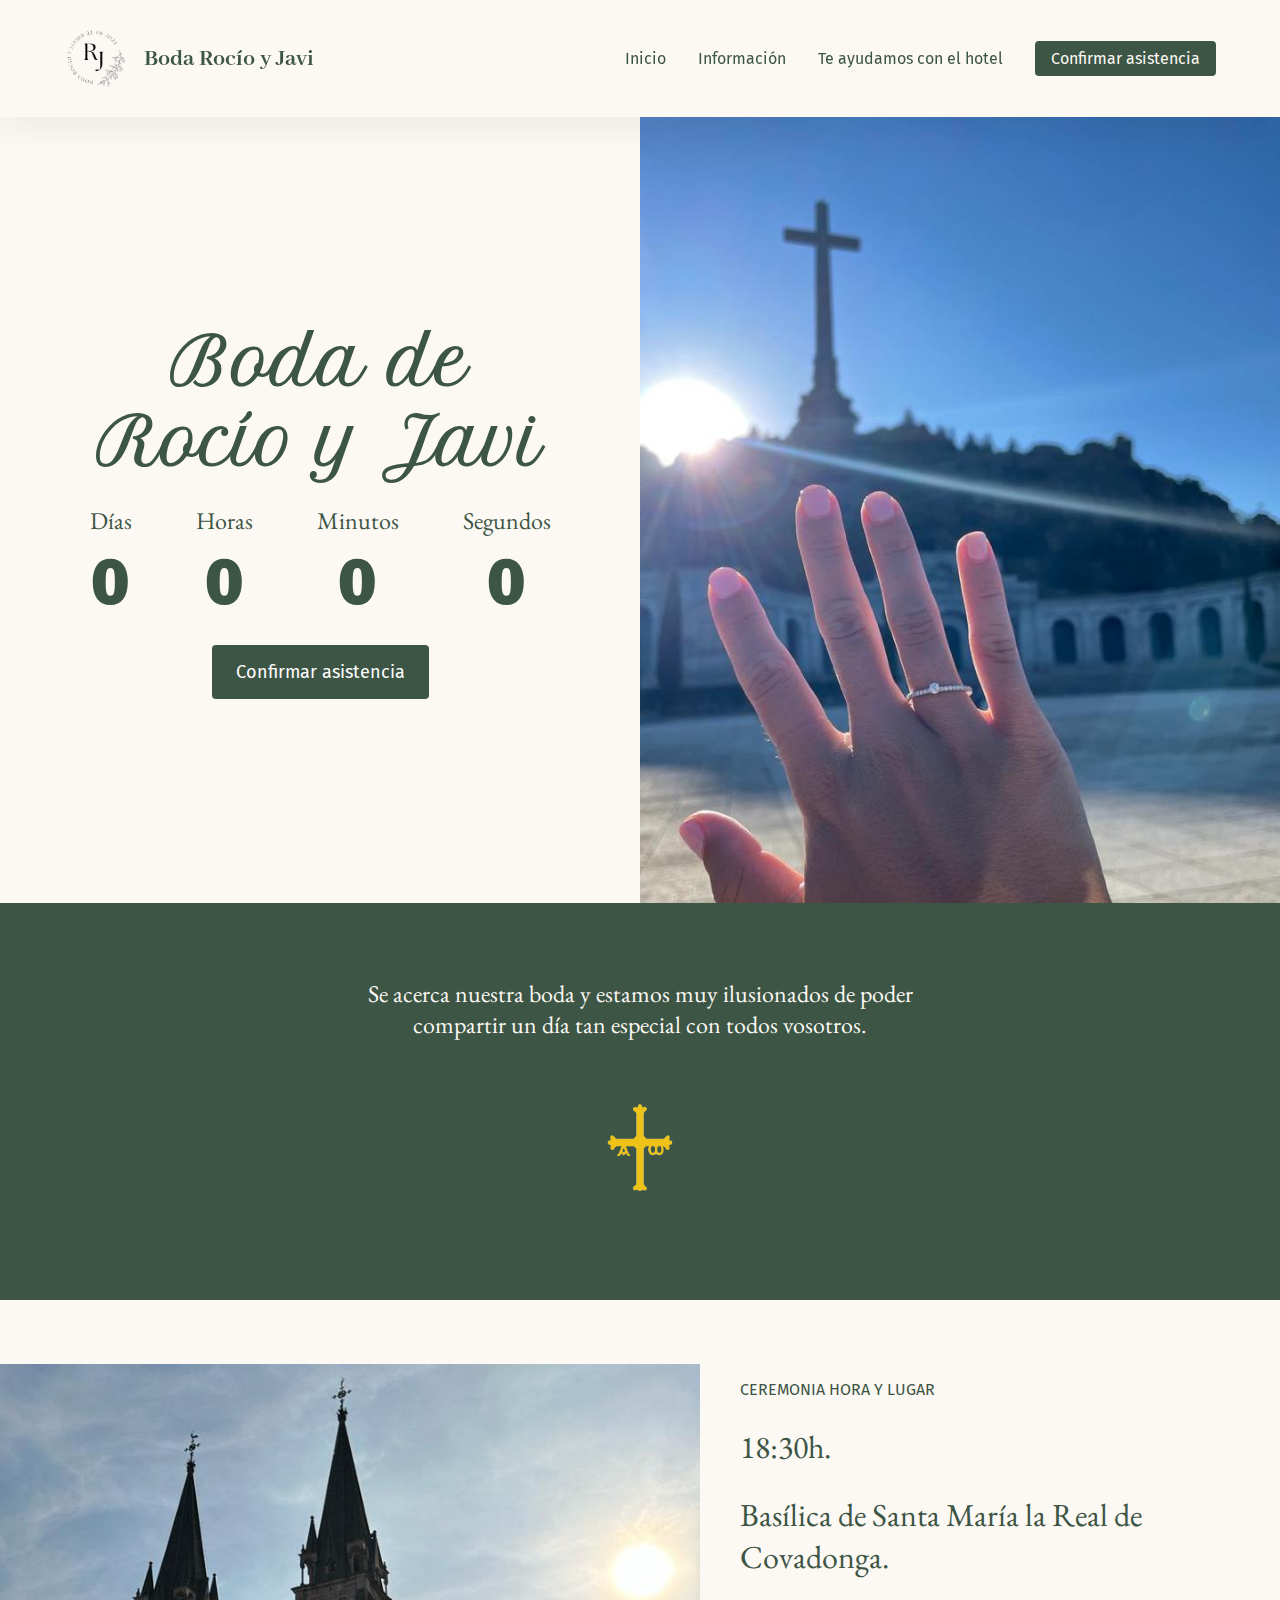
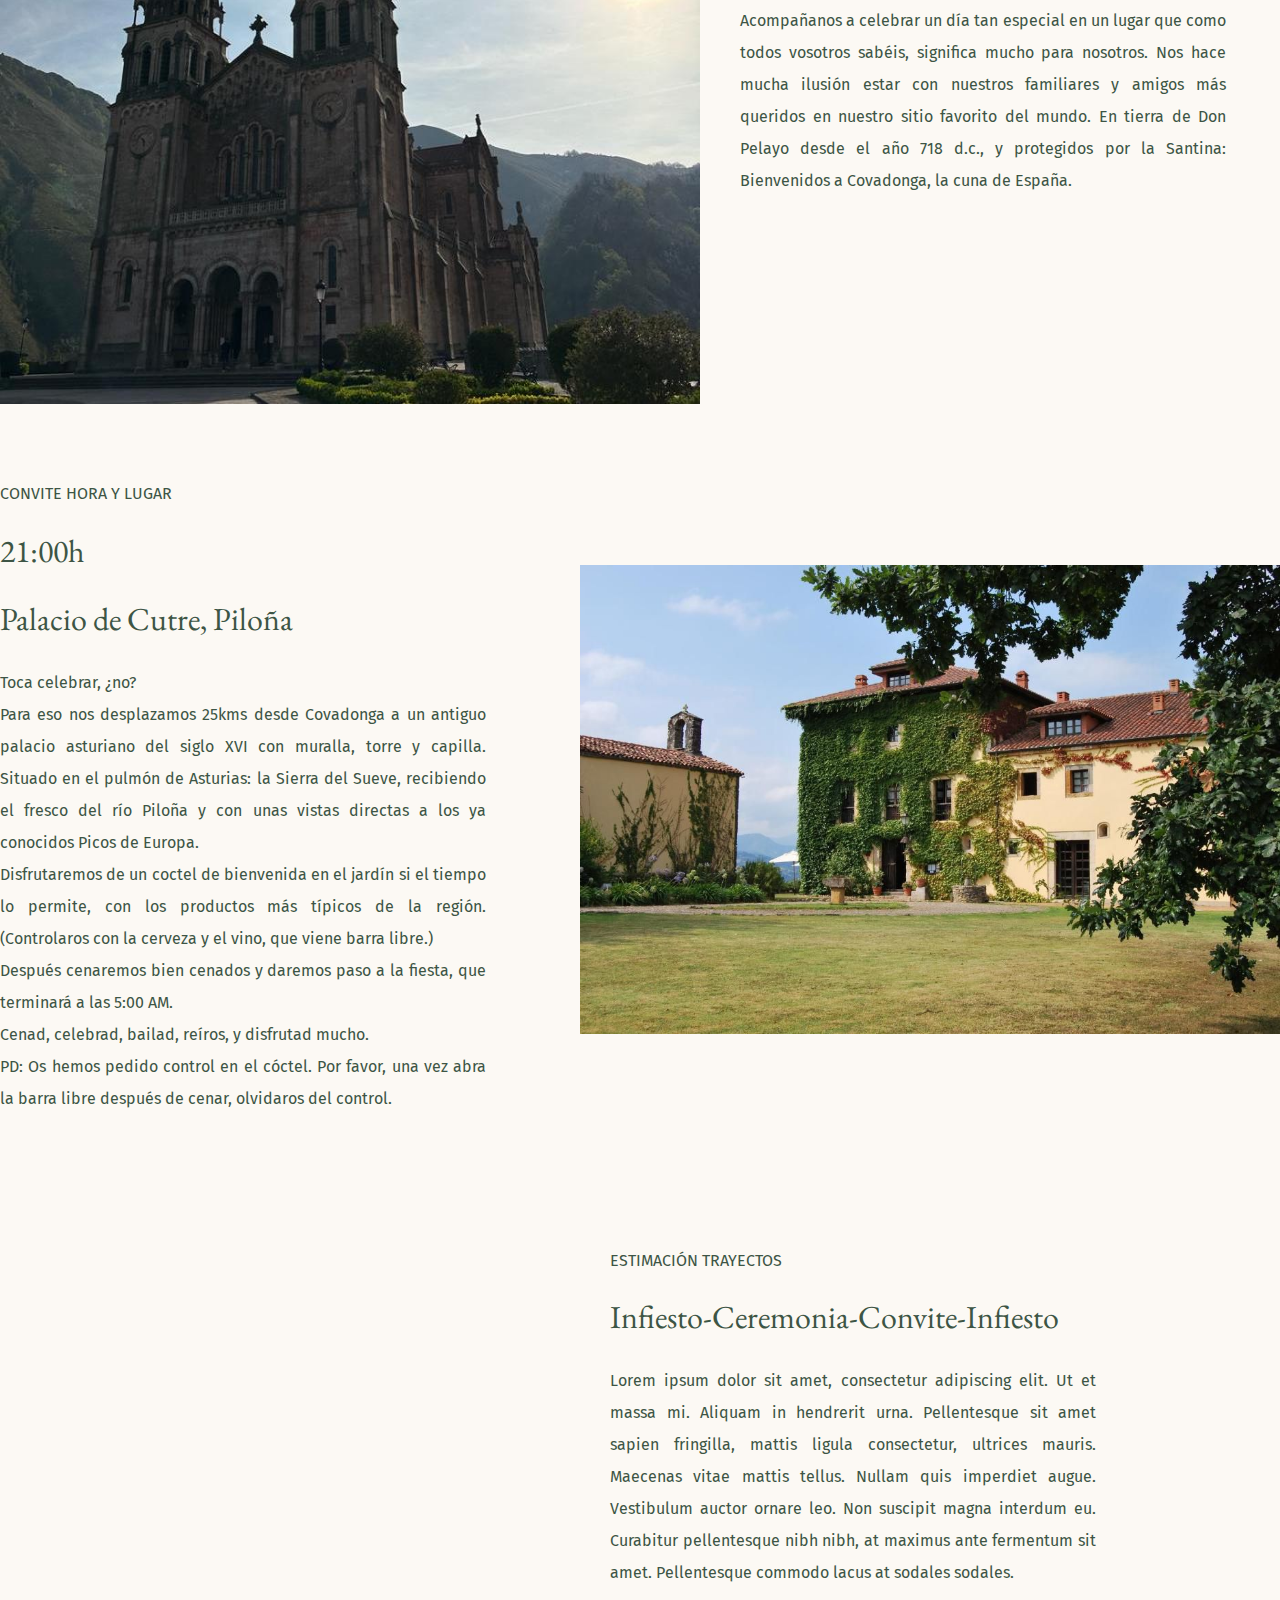
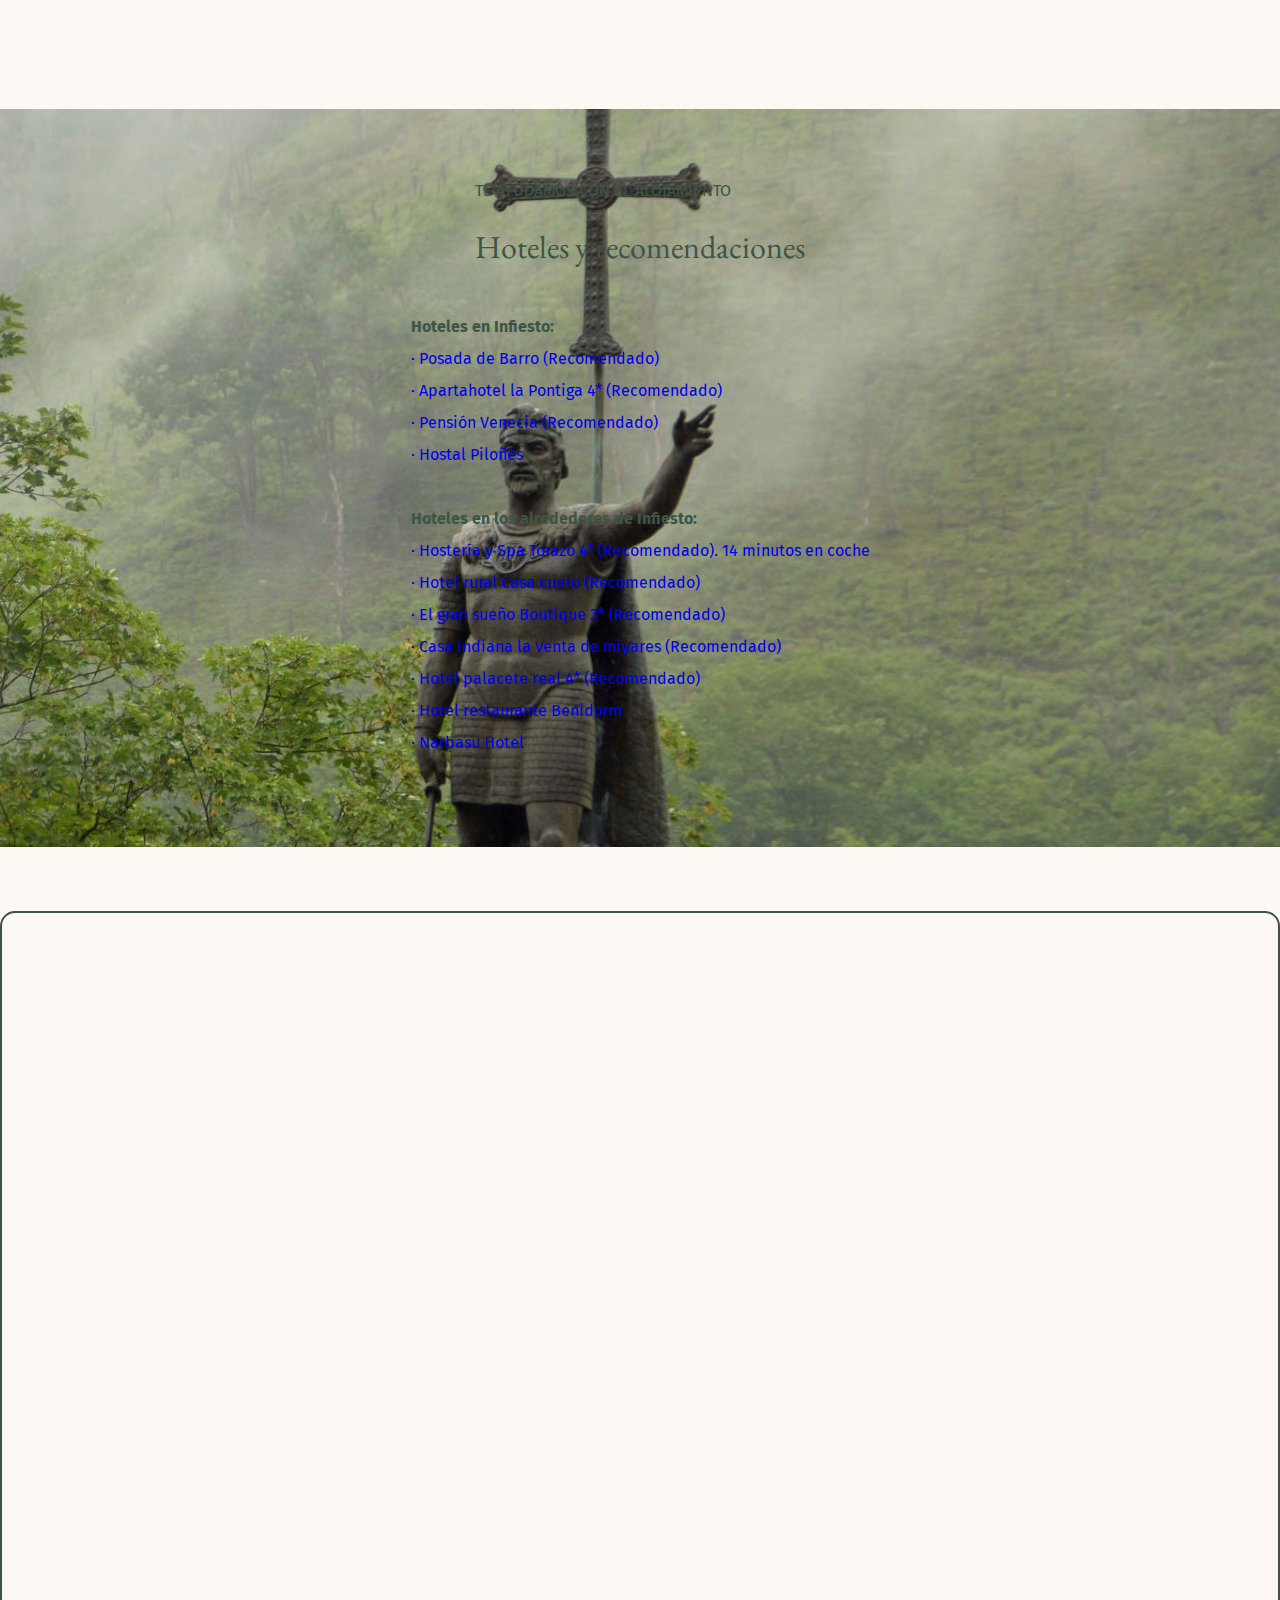
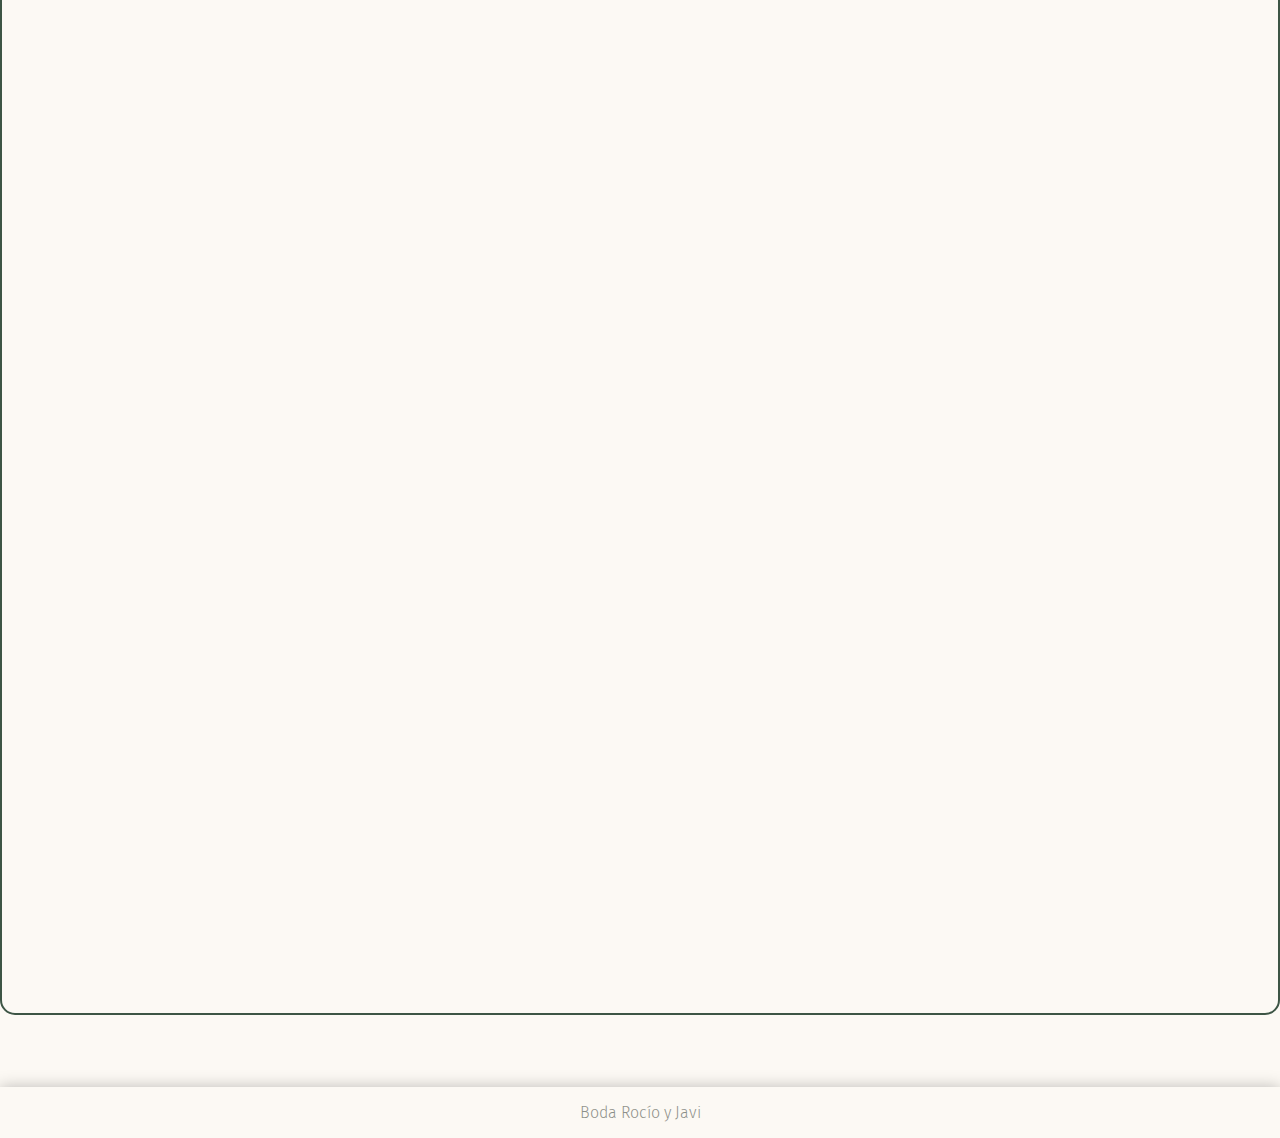
==== boda.html @ b62b61d9 "Add files via upload" ====
<!DOCTYPE html>
<html lang="en">
    <head>
        <meta charset="UTF-8" />
        <meta http-equiv="X-UA-Compatible" content="IE=edge" />
        <meta name="viewport" content="width=device-width, initial-scale=1.0" />
        <link rel="stylesheet" href="css/main.css" />
        <!-- Fuentes -->
        <link rel="preconnect" href="https://fonts.googleapis.com" />
        <link rel="preconnect" href="https://fonts.gstatic.com" crossorigin />
        <link
            href="https://fonts.googleapis.com/css2?family=Abhaya+Libre:wght@700&family=EB+Garamond:wght@400;500;700&family=Fira+Sans:wght@400;500;900&family=Petit+Formal+Script&display=swap"
            rel="stylesheet"
        />
        <link rel="icon" type="image/x-icon" href="src/images/favicon.ico"/>

        <script src="https://code.jquery.com/jquery-1.9.1.min.js"></script>
        <script src="js/main.js"></script>
        <title>Boda Rocío y Javi</title>
    </head>
    <body>
        <header class="o-mainHeader">
            <a class="m-headerLogo__container" href="#inicio">
                <div class="m-headerLogoContainer__img">
                    <img src="src/images/logo-color.png" alt="" />
                </div>
                <div class="m-headerLogoContainer__name">Boda Rocío y Javi</div>
            </a>

            <div class="m-headerButton js-headerButton" aria-expanded="false">
                <span class="a-headerButton__line"></span>
                <span class="a-headerButton__line"></span>
                <span class="a-headerButton__line"></span>
            </div>

            <nav class="m-headerNav js-headerNav" data-visible="false">
                <ul class="m-headerLink__container">
                    <li class="m-headerLink__item">
                        <a href="#inicio">
                            <span class="a-headerLink__text">Inicio</span>
                        </a>
                    </li>
                    <li class="m-headerLink__item">
                        <a href="#informacion">
                            <span class="a-headerLink__text">Información</span>
                        </a>
                    </li>
                    <li class="m-headerLink__item">
                        <a href="#teAyudamos">
                            <span class="a-headerLink__text">
                                Te ayudamos con el hotel
                            </span>
                        </a>
                    </li>
                    <li class="m-headerLink__item">
                        <a href="#confirmarAsistencia">
                            <span class="a-headerLink__text">
                                Confirmar asistencia
                            </span>
                        </a>
                    </li>
                </ul>
            </nav>
        </header>

        <main>
            <div class="o-heroSection" id="inicio">
                <div class="m-heroSection__info">
                    <h1 class="a-heroTitle">
                        Boda de
                        <br />
                        Rocío y Javi
                    </h1>
                    <div class="m-countDown">
                        <ul class="m-countDown__list">
                            <li class="m-countDown__item">
                                <span class="a-countDown__label">Días</span>
                                <span
                                    class="a-countDown__number"
                                    id="days"
                                ></span>
                            </li>
                            <li class="m-countDown__item">
                                <span class="a-countDown__label">Horas</span>
                                <span
                                    class="a-countDown__number"
                                    id="hours"
                                ></span>
                            </li>
                            <li class="m-countDown__item">
                                <span class="a-countDown__label">Minutos</span>
                                <span
                                    class="a-countDown__number"
                                    id="minutes"
                                ></span>
                            </li>
                            <li class="m-countDown__item">
                                <span class="a-countDown__label">Segundos</span>
                                <span
                                    class="a-countDown__number"
                                    id="seconds"
                                ></span>
                            </li>
                        </ul>
                    </div>
                    <a href="#confirmarAsistencia" class="a-button -primary">Confirmar asistencia</a>
                </div>
                <div class="m-heroSection__image">
                    <img src="src/images/hero-section2.jpeg" alt="" />
                </div>
            </div>

            <div class="o-sectionContainer">
                <div class="o-welcomeSection">
                    <span>
                        Se acerca nuestra boda y estamos muy ilusionados de
                        poder compartir un día tan especial con todos vosotros.
                    </span>
                    
                        <img src="src/images/cruz-victoria.png" alt="">
                    
                </div>
                

                <div class="o-infoSection" id="informacion">
                    <div class="m-infoSection__layout">
                        <div class="m-infoSection__image">
                            <img src="src/images/covadonga.jpeg" alt="">
                        </div>
                            
                        <div class="m-infoSection__content">
                            <div class="m-infoSectionContent__header">
                                <span class="a-infoHeader__subtitle">
                                    ceremonia hora y lugar
                                </span>
                                <h2 class="a-infoHeader__title">
                                    18:30h.
                                </h2>
                                <h2 class="a-infoHeader__title">
                                    Basílica de Santa María la Real de Covadonga.
                                </h2>
                            </div>
                            <div class="m-infoSectionContent__text">
                                <p>
                                    Acompañanos a celebrar un día tan especial en un 
                                    lugar que como todos vosotros sabéis, significa 
                                    mucho para nosotros. Nos hace mucha ilusión estar 
                                    con nuestros familiares y amigos más queridos en 
                                    nuestro sitio favorito del mundo. En tierra de Don 
                                    Pelayo desde el año 718 d.c., y protegidos por la 
                                    Santina: Bienvenidos a Covadonga, la cuna de España.
                                </p>
                            </div>
                        </div>
                    </div>

                    <div class="m-infoSection__layout">
                        <div class="m-infoSection__image">
                            <img src="src/images/palacio.jpeg" alt="">
                        </div>
                        <div class="m-infoSection__content">
                            <div class="m-infoSectionContent__header">
                                <span class="a-infoHeader__subtitle">
                                    convite hora y lugar
                                </span>
                                <h2 class="a-infoHeader__title">
                                    21:00h
                                </h2>
                                <h2 class="a-infoHeader__title">
                                    Palacio de Cutre, Piloña
                                </h2>
                            </div>
                            <div class="m-infoSectionContent__text">
                                <p>
                                    Toca celebrar, ¿no?<br/>
                                    Para eso nos desplazamos 25kms desde Covadonga 
                                    a un antiguo palacio asturiano del siglo XVI con 
                                    muralla, torre y capilla. Situado en el pulmón 
                                    de Asturias: la Sierra del Sueve, recibiendo el 
                                    fresco del río Piloña y con unas vistas directas 
                                    a los ya conocidos Picos de Europa.<br/> 
                                    Disfrutaremos de un coctel de bienvenida en el 
                                    jardín si el tiempo lo permite, con los productos 
                                    más típicos de la región. (Controlaros con la cerveza 
                                    y el vino, que viene barra libre.)<br/>
                                    Después cenaremos bien cenados y daremos paso a la 
                                    fiesta, que terminará a las 5:00 AM.<br/>

                                    Cenad, celebrad, bailad, reíros, y disfrutad mucho.<br/>

                                    PD: Os hemos pedido control en el cóctel. Por favor, una vez abra la barra libre después de cenar, olvidaros del control.
                                </p>
                            </div>
                        </div>
                    </div>

                    <div class="m-infoSection__layout">
                        <div class="m-infoSection__image">
                            <iframe src="https://www.google.com/maps/embed?pb=!1m18!1m12!1m3!1d309798.7789572702!2d-5.3397079510175125!3d43.20270747390685!2m3!1f0!2f0!3f0!3m2!1i1024!2i768!4f13.1!3m3!1m2!1s0xd49dfc33b7ececf%3A0x81ead4104fc2a7fc!2sBas%C3%ADlica%20de%20Santa%20Mar%C3%ADa%20la%20Real%20de%20Covadonga.!5e0!3m2!1ses!2ses!4v1696115152259!5m2!1ses!2ses" width="297" height="450" style="border:0;" allowfullscreen="" loading="lazy" referrerpolicy="no-referrer-when-downgrade"></iframe>                        
                            <iframe src="https://www.google.com/maps/embed?pb=!1m18!1m12!1m3!1d55085.802555332724!2d-5.320720313548995!3d43.37467789225576!2m3!1f0!2f0!3f0!3m2!1i1024!2i768!4f13.1!3m3!1m2!1s0xd36163b0a03cc47%3A0x2d94b3fb7f154a16!2sHotel%20Palacio%20De%20Cutre!5e0!3m2!1ses!2ses!4v1696115476602!5m2!1ses!2ses" width="297" height="450" style="border:0;" allowfullscreen="" loading="lazy" referrerpolicy="no-referrer-when-downgrade"></iframe>                        

                            <div class="m-infoSection__content">

                                <div class="m-infoSectionContent__header">
                                <span class="a-infoHeader__subtitle">
                                    Estimación trayectos
                                </span>
                                <h2 class="a-infoHeader__title">
                                    Infiesto-Ceremonia-Convite-Infiesto
                                </h2>
                            </div>
                            <div class="m-infoSectionContent__text">
                                <p>
                                    Lorem ipsum dolor sit amet, consectetur
                                    adipiscing elit. Ut et massa mi. Aliquam in
                                    hendrerit urna. Pellentesque sit amet sapien
                                    fringilla, mattis ligula consectetur,
                                    ultrices mauris. Maecenas vitae mattis
                                    tellus. Nullam quis imperdiet augue.
                                    Vestibulum auctor ornare leo. Non suscipit
                                    magna interdum eu. Curabitur pellentesque
                                    nibh nibh, at maximus ante fermentum sit
                                    amet. Pellentesque commodo lacus at sodales
                                    sodales.
                                </p>
                            </div>
                        </div>
                    </div>
                </div>
                
                <div class="o-hotelSection" id="teAyudamos">
                    <div class="m-infoSectionContent__header">
                        <span class="a-infoHeader__subtitle">
                            te ayudamos con el alojamiento
                        </span>
                        <h2 class="a-infoHeader__title">
                            Hoteles y recomendaciones
                        </h2>
                    </div>
                    <div class="m-infoSectionContent__text">
                        <p>
                            <b>Hoteles en Infiesto:</b>
                            <br/><a target="_blank" href="https://www.google.com/maps/place/La+Posada+de+Barro/@43.348213,-5.3661049,17z/data=!3m1!4b1!4m9!3m8!1s0xd363fc5492e9f4b:0xab3b5614380e4297!5m2!4m1!1i2!8m2!3d43.348213!4d-5.36353!16s%2Fg%2F1tj92v8_?entry=ttu">· Posada de Barro (Recomendado) </a>
                            <br/><a target="_blank" href="https://www.google.com/maps/place/Apartamentos+Tur%C3%ADsticos+La+Pontiga+(3+llaves)/@43.345863,-5.3645933,17z/data=!3m1!4b1!4m6!3m5!1s0xd363fcf7a05c873:0xda0bd8898de547ce!8m2!3d43.345863!4d-5.3620184!16s%2Fg%2F1z44b61__?entry=ttu">· Apartahotel la Pontiga 4* (Recomendado)</a>
                            <br/><a target="_blank" href="https://www.google.com/maps/place/Caf%C3%A9+Venecia+C+B/@43.3479693,-5.3646554,19z/data=!3m1!4b1!4m6!3m5!1s0xd363fc537a3bc0b:0xa8f64dca8cc5e32f!8m2!3d43.3479693!4d-5.3640117!16s%2Fg%2F1q5bnsqj2?entry=ttu">· Pensión Venecia (Recomendado)</a>
                            <br/><a target="_blank" href="https://www.google.com/maps/place/Hotel+Pilo%C3%B1es/@43.3485279,-5.3645318,19z/data=!3m1!4b1!4m11!3m10!1s0xd363fdace59485b:0xec03cd9d156e0b33!5m4!1s2023-10-16!2i2!4m1!1i2!8m2!3d43.3485279!4d-5.3638881!16s%2Fg%2F1tj97pzz?entry=ttu">· Hostal Piloñés</a><br/>

                            <br/><b>Hoteles en los alrededores de Infiesto:</b>
                            <br/><a target="_blank" href="https://www.google.com/maps/place/Hoster%C3%ADa+de+Torazo/@43.4165298,-5.5695936,12z/data=!4m11!3m10!1s0xd366b26273810ef:0xf19453ae1d075746!5m4!1s2023-10-16!2i2!4m1!1i2!8m2!3d43.394352!4d-5.403546!16s%2Fg%2F1tfx65m2?entry=ttu">· Hostería y Spa Torazo 4* (Recomendado). 14 minutos en coche</a>
                            <br/><a target="_blank" href="https://www.google.com/maps/place/HOTEL+RURAL+CASA+CUETO/@43.3146636,-5.4603109,12.51z/data=!4m11!3m10!1s0xd36408dfa69f651:0x2f2708750d129bdf!5m4!1s2023-10-16!2i2!4m1!1i2!8m2!3d43.3129653!4d-5.4056277!16s%2Fg%2F11b6d087gv?entry=ttu">· Hotel rural Casa cueto (Recomendado)</a>
                            <br/><a target="_blank" href="https://www.google.com/maps/place/El+gran+sue%C3%B1o/@43.3814775,-5.353872,17z/data=!3m1!4b1!4m11!3m10!1s0xd3615a093cba6cd:0x6e3664c0f035958d!5m4!1s2023-10-16!2i2!4m1!1i2!8m2!3d43.3814775!4d-5.3512971!16s%2Fg%2F11b5qntzw6?entry=ttu">· El gran sueño Boutique 3* (Recomendado)</a>
                            <br/><a target="_blank" href="https://www.google.com/maps/place/La+Venta+de+Miyares+-+Casa+de+Indianos/@43.3779291,-5.3039497,14.72z/data=!4m11!3m10!1s0xd361747a7839c45:0x8624fe2f4ea013fe!5m4!1s2023-10-16!2i2!4m1!1i2!8m2!3d43.3784594!4d-5.2990815!16s%2Fg%2F11l9_08x5r?entry=ttu">· Casa Indiana la venta de miyares (Recomendado)</a>
                            <br/><a target="_blank" href="https://www.google.com/maps/place/Hotel+Palacete+Real/@43.3611997,-5.3512021,14.71z/data=!4m11!3m10!1s0xd363dff37133e6f:0x7adbc8891be1004b!5m4!1s2023-10-16!2i2!4m1!1i2!8m2!3d43.3587006!4d-5.3078603!16s%2Fg%2F11b6d4cggr?entry=ttu">· Hotel palacete real 4* (Recomendado)</a>
                            <br/><a target="_blank" href="https://www.google.com/maps/place/Hotel+Restaurante+Benidorm/@43.3601093,-5.3399141,13.19z/data=!4m11!3m10!1s0xd3617d617c7ddd3:0x21b867f2490338c5!5m4!1s2023-10-16!2i2!4m1!1i2!8m2!3d43.3614294!4d-5.3028423!16s%2Fg%2F1hc57r95t?entry=ttu">· Hotel restaurante Benidorm</a>
                            <br/><a target="_blank" href="https://www.google.com/maps/place/Narbasu+Restaurante+y+Hotel/@43.3841379,-5.3272444,12.41z/data=!4m11!3m10!1s0xd361743d5ea68b5:0xddaac5ea0cfa50b8!5m4!1s2023-10-16!2i2!4m1!1i2!8m2!3d43.3855569!4d-5.2694308!16s%2Fg%2F11rgyjpfvx?entry=ttu">· Narbasu Hotel</a>
                        </p>
                    </div>
                </div>

                <div class="o-formSection" id="confirmarAsistencia">
                    <iframe src="https://docs.google.com/forms/d/e/1FAIpQLSdboETyngukHc9m49XzcL0sz0A18n0Wk53isHDozKYR7Z082Q/viewform?embedded=true" width="640" height="1700" frameborder="0" marginheight="0" marginwidth="0">Cargando…</iframe>                </div>
            </div>
        </main>

        <footer class="o-mainFooter">
            <span class="a-mainFooter__text">Boda Rocío y Javi</span>
        </footer>
    </body>
</html>
---- css/main.css ----
:root {
    --mainColor: #3d5545;
    --mainBackground: #FCF9F4;
}

html {
    font-size: 1px;
    background-color: #fcf9f4;
    scroll-behavior: smooth;
}

:where(*) {
    position: relative;
    box-sizing: border-box;
    z-index: 1;
}
:where(img){
    width: 100%;
    height: 100%;
    object-fit: contain;
}

body {
    font-size: 16rem;
    margin: 0;
    box-sizing: border-box;
}

a {
    text-decoration: none;
}

.a-button{
    padding: 16px 24px;
    border-radius: 4px;
    font-family: 'Fira Sans';
    font-style: normal;
    font-weight: 400;
    font-size: clamp(14rem, 3vw, 18rem);
}
.a-button.-primary{
    background-color: var(--mainColor);
    color: white;
}

/* || HEADER  ----------------------------------------------------------------*/
.o-mainHeader {
    display: flex;
    flex-direction: row;
    justify-content: space-between;
    align-items: center;

    position: sticky;
    top: 0;

    background-color: #fcf9f4;
    box-shadow: 0px 14.2579px 28.5158px rgba(0, 0, 0, 0.05);
    padding: 25rem 64rem;
    z-index: 2;
}

/* |> LEFT SIDE ---------------------------------------------------------------*/
.m-headerLogo__container{
    display: flex;
    flex-direction: row;
    gap: 16rem;
    align-items: center;
    justify-content: center;
}
.m-headerLogoContainer__img{
    display: flex;
    width: 64rem;
}
.m-headerLogoContainer__name{
    font-family: 'Abhaya Libre';
    font-weight: 700;
    font-size: 24rem;
    color: var(--mainColor);
}

/* |> RIGHT SIDE -------------------------------------------------------------*/
.m-headerLink__container {
    display: flex;
    flex-direction: row;
    justify-content: center;
    align-items: center;
    gap: 32rem;

    list-style: none;
}
.a-headerLink__text{
    font-family: 'Fira Sans';
    font-weight: 400;
    font-size: 16rem;
    color: var(--mainColor);
}
.m-headerLink__item {
    text-decoration: none;
    cursor: pointer;
}
.m-headerLink__item:last-child {
    padding: 8px 16px;
    background-color: var(--mainColor);
    border-radius: 4px;
    color: white;
}
.m-headerLink__item:last-child .a-headerLink__text{
    color: var(--mainBackground);
}

.m-headerButton {
    position: relative;
    display: flex;
    flex-direction: column;
    justify-content: center;
    align-items: flex-end;
    width: 32rem;
    height: 32rem;
    gap: 4rem;
    z-index: 999;
    cursor: pointer;
}

.o-heroSection{
    display: flex;
    flex-direction: row;
    height: calc(100vh - 114rem);
}
.m-heroSection__info{
    flex: 1;
    display: flex;
    flex-direction: column;
    align-items: center;
    justify-content: center;
    gap: 24rem;
}
.a-heroTitle{
    font-family: 'Petit Formal Script';
    font-size: clamp(32rem, 5vw, 64rem);
    text-align: center;
    color: var(--mainColor);
    margin: 0;
}
.m-heroSection__image{
    flex: 1;
}
.m-heroSection__image img{
    object-fit: cover;
    object-position: 70% center;
}
.m-countDown{
    display: flex;
    justify-content: center;
    align-items: center;
}
.m-countDown__list{
    display: flex;
    flex-direction: row;
    gap: 64rem;
    margin: 0;
    padding: 0 16rem;
}
.m-countDown__item{
    display: flex;
    flex-direction: column;
    align-items: center;
    gap: 8rem;
}
.a-countDown__label{
    font-family: 'EB Garamond';
    font-weight: 400;
    font-size: clamp(14rem, 5vw, 24rem);
    color: var(--mainColor);
}
.a-countDown__number{
    font-family: 'Fira Sans';
    font-weight: 900;
    font-size: clamp(24rem, 5vw, 64rem);
    color: var(--mainColor);
}
/* || SECTION ----------------------------------------------------------------*/
.o-sectionContainer{
    display: flex;
    flex-direction: column;
    align-items: center;
    padding: 0px;
    gap: 64px;
}
.o-sectionContainer1{
    display: flex;
    flex-direction: column;
    align-items: center;
    padding: 0px;
    
}
/* |> WELCOME SECTION '-------------------------------------------------------*/
.o-welcomeSection{
    padding: 75rem 0;
    background-color: var(--mainColor);
    width: 100%;
    display: flex;
    flex-direction: column;
    justify-content: center;
    align-items: center;
}
.o-welcomeSection span{
    color: var(--mainBackground);
    text-align: center;
    font-family: 'EB Garamond', serif;
    font-size: 24rem;
    font-style: normal;
    font-weight: 400;
    line-height: normal;
    max-width: 600rem;
}

/* |> INFO SECTION -----------------------------------------------------------*/
.o-infoSection{
    display: flex;
    flex-direction: column;
    gap: 64rem;
}
.m-infoSection__layout{
    display: flex;
    flex-direction: row;
    gap: 40rem;
}
.m-infoSection__layout:nth-child(even){
    flex-direction: row-reverse;
}
.m-infoSection__content{
    max-width: 540rem;
    margin-top: 16rem;
}
.m-infoSectionContent__text{
    max-width: 90%;
    color: #3D5545;
    font-family: Fira Sans;
    font-size: 16px;
    font-style: normal;
    font-weight: 400;
    line-height: 200%; /* 32px */
    text-align: justify;
}
.a-infoHeader__subtitle{
    color: var(--mainColor);
    font-family: Fira Sans;
    font-size: 16px;
    font-style: normal;
    font-weight: 400;
    line-height: normal;
    text-transform: uppercase;
}
.a-infoHeader__title{
    color: var(--mainColor);
    font-family: EB Garamond;
    font-size: 32px;
    font-style: normal;
    font-weight: 400;
    line-height: normal;
}
.m-infoSection__image{
    display: flex;
    flex-direction: column;
}
.m-infoSection__image{
    display: flex;
    flex-direction: row;
    gap: 8rem;
    align-items: center;
   
}
#vueltaRoca::after{
    content: "Vuelta a Rocafor";
    background-color: var(--mainColor);
    padding: 8rem 16rem;
}

/* |> WELCOME SECTION '-------------------------------------------------------*/
.o-hotelSection{
    padding: 72rem 0;
    /* background-color: #ECECE7; */
    background-image: url("../src/images/Centinela-Covadonga.jpg");
    background-position: center right;
    background-repeat: no-repeat;
    width: 100%;
    display: flex;
    flex-direction: column;
    justify-content: center;
    align-items: center;
}
.o-welcomeSection span{
    color: var(--mainBackground);
    text-align: center;
    font-family: 'EB Garamond', serif;
    font-size: 24rem;
    font-style: normal;
    font-weight: 400;
    line-height: normal;
    max-width: 600rem;
    margin-bottom: 30px;
}
.o-welcomeSection img{
    width: 120px;
    /* height: 40px; */
}

.o-formSection{
    /* padding: 32rem; */
    border-radius: 15rem;
    overflow: none;
    border: 2px solid var(--mainColor);
    display: flex ;
    justify-content: center;
}



/* || FOOTER -----------------------------------------------------------------*/
.o-mainFooter {
    display: flex;
    flex-direction: row;
    align-items: center;
    justify-content: center;

    margin-top: 72rem;
    padding: 16rem 0;
    background: #fcf9f4;
    box-shadow: 0px 0px 15px rgba(0, 0, 0, 0.25);
    z-index: 0;
}
.a-mainFooter__text {
    display: flex;
    align-items: center;
    justify-content: center;
    font-family: "Fira Sans";
    font-style: normal;
    font-weight: 300;
    font-size: 16px;

    color: #1c2922;
    opacity: 0.5;
}

@media (max-width: 720px) {
    /* || NAVEGADOR RESPONSIVE -----------------------------------------------*/
    .o-mainHeader{
        padding: 24rem;
    }
    .m-headerNav {
        position: fixed;
        inset: 0 0 0 30%;
        background-color: var(--mainColor);
        transform: translateX(100%);
        transition: transform ease 0.5s;
    }
    .m-headerNav[data-visible="true"] {
        transform: translateX(0%);
    }
    .m-headerLink__container {
        padding: 32rem;
        flex-direction: column;
        align-items: flex-start;
    }
    .m-headerButton span {
        background-color: var(--mainBackground);
        border-radius: 10px;
        height: 3px;
        transform-origin: center center;
        transition: 0.4s cubic-bezier(0.68, -0.6, 0.32, 1.6);
    }
    .m-headerButton[aria-expanded="false"] span{
        background-color: var(--mainColor);
    }
    .a-headerLink__text{
        color: var(--mainBackground);
    }

    .a-headerButton__line:nth-of-type(1) {
        width: 50%;
    }

    .a-headerButton__line:nth-of-type(2) {
        width: 100%;
    }

    .a-headerButton__line:nth-of-type(3) {
        width: 75%;
    }

    .m-headerButton[aria-expanded="true"] span:nth-of-type(1) {
        width: 80%;
        transform: rotatez(45deg);
        position: absolute;
    }
    .m-headerButton[aria-expanded="true"] span:nth-of-type(2) {
        width: 0%;
    }
    .m-headerButton[aria-expanded="true"] span:nth-of-type(3) {
        width: 80%;
        transform: rotatez(-45deg);
        position: absolute;
    }

    .o-heroSection{
        flex-direction: column;
    }
    .m-heroSection__info{
        gap: 28rem;
        padding: 32rem;

    }
    .m-countDown__list{
        flex-wrap: wrap;
        gap: 0;
        row-gap: 16rem;
        column-gap: 32rem;
        justify-content: center;
    }
    .m-countDown__item:nth-child(1){
        width: 100%;

    }
    .m-countDown__item:nth-child(1) .a-countDown__number{
        font-size: 64rem;
    }
    .m-infoSection__layout{
        flex-direction: column-reverse !important;
        gap: 32rem;
        padding: 16rem;
    }
    .m-infoSection__image{
        flex-direction: column;
       
    }
    iframe{
        width: 100%;
    }
    .o-hotelSection{
        background-position: top;
    }

}




/* 
Movil:     background-position: top;
 PC:    background-position: inherit;

*/
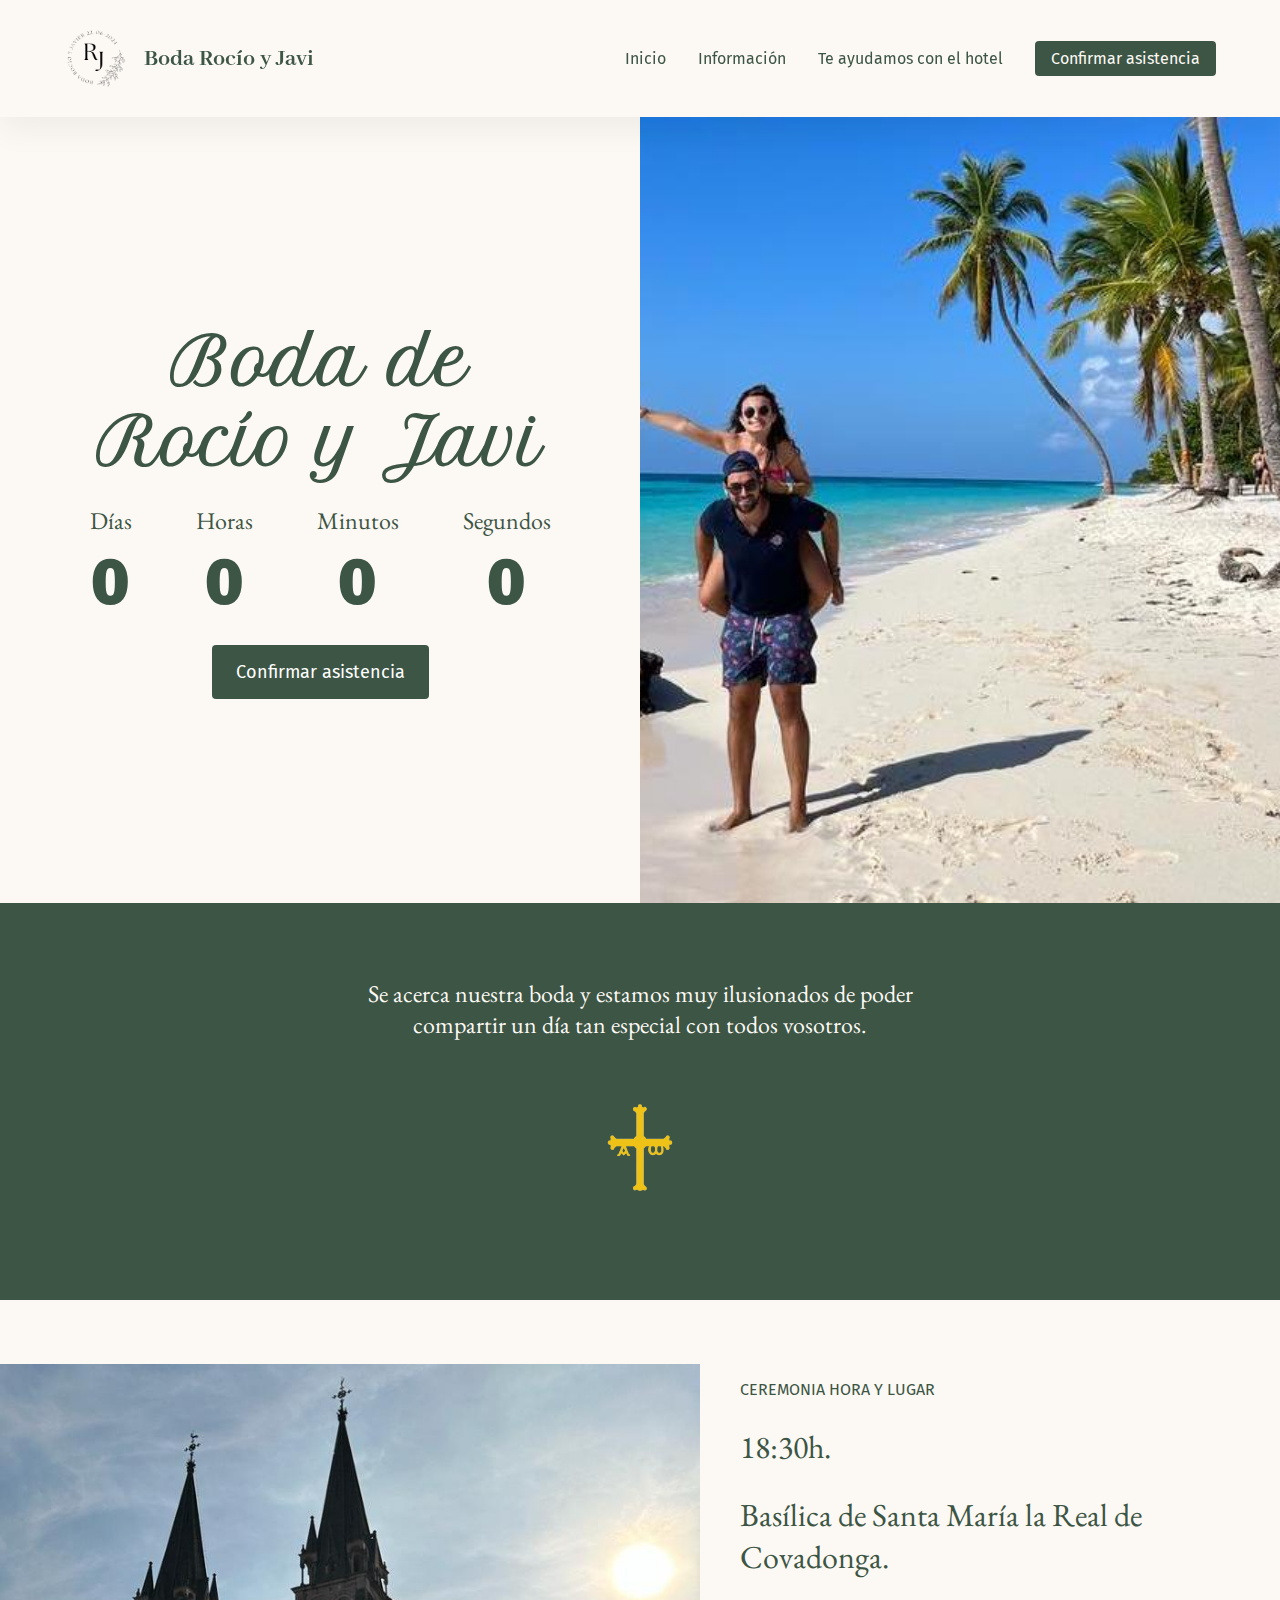
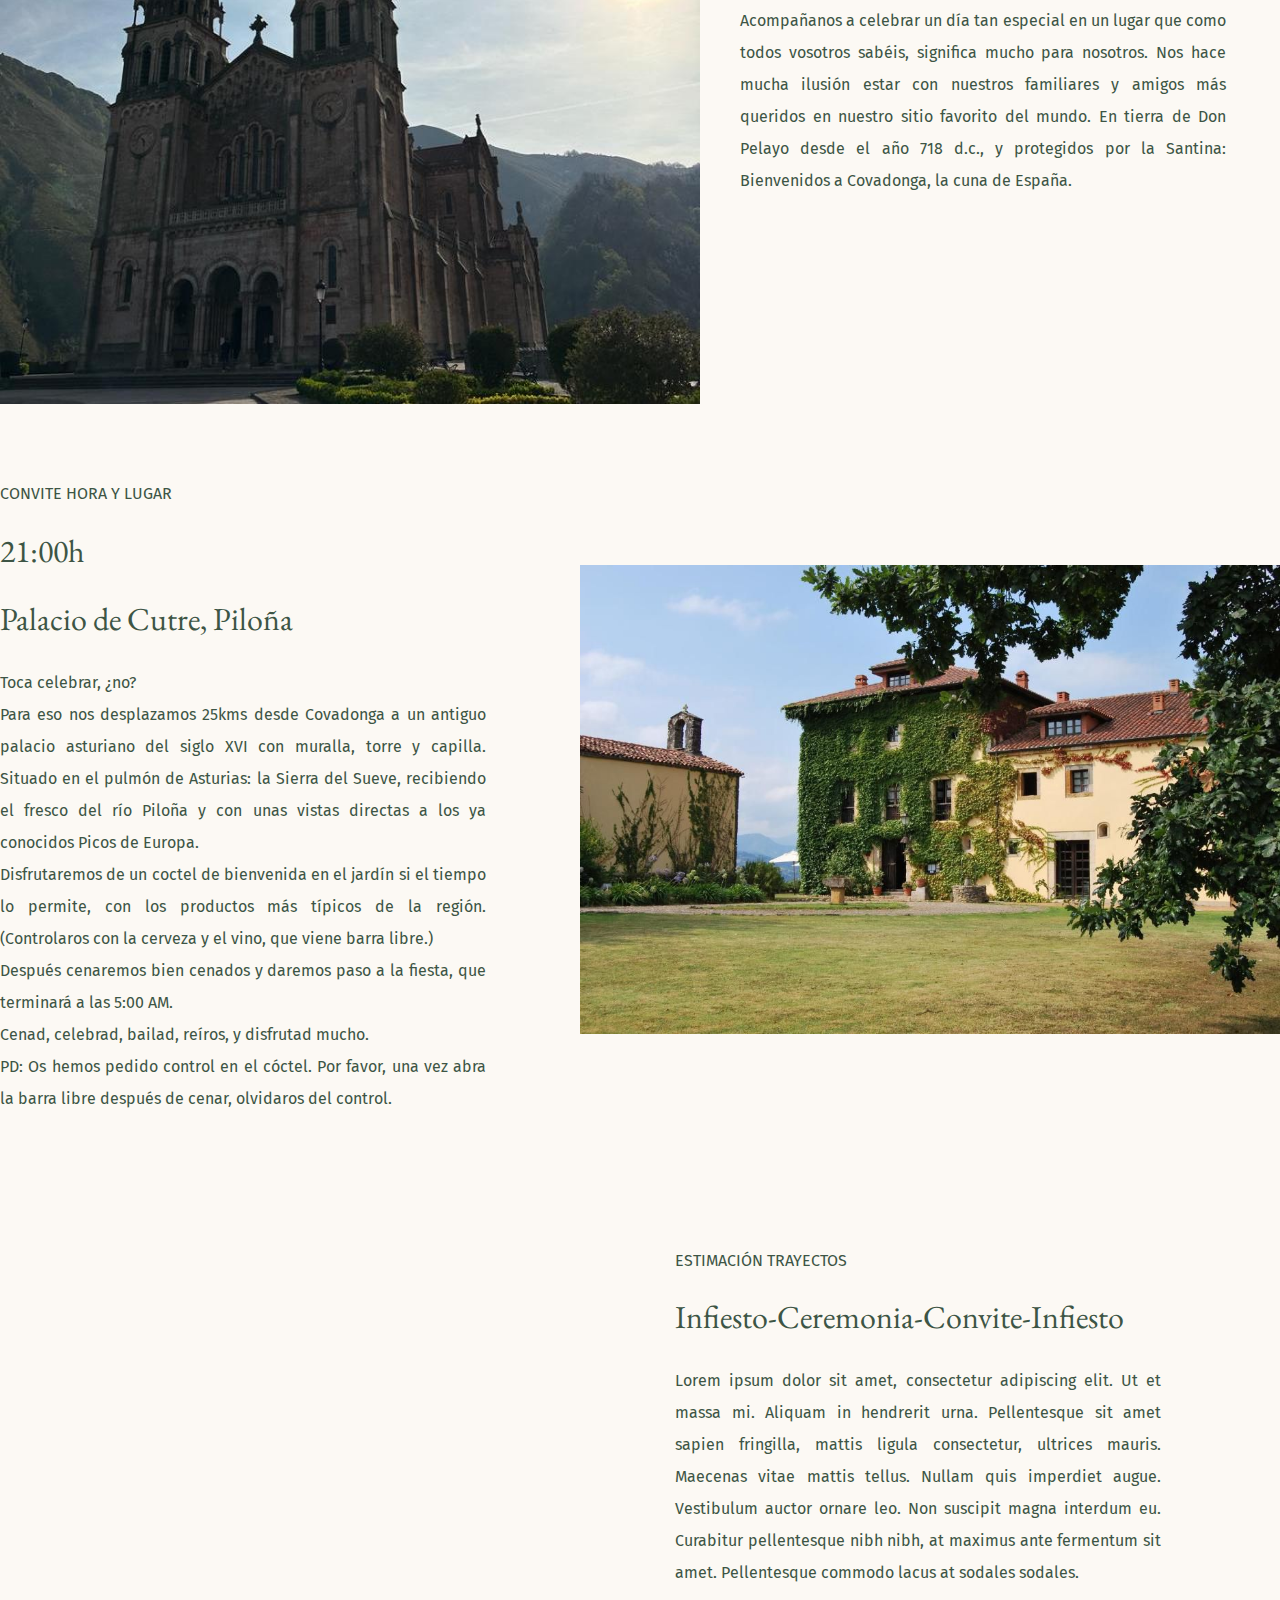
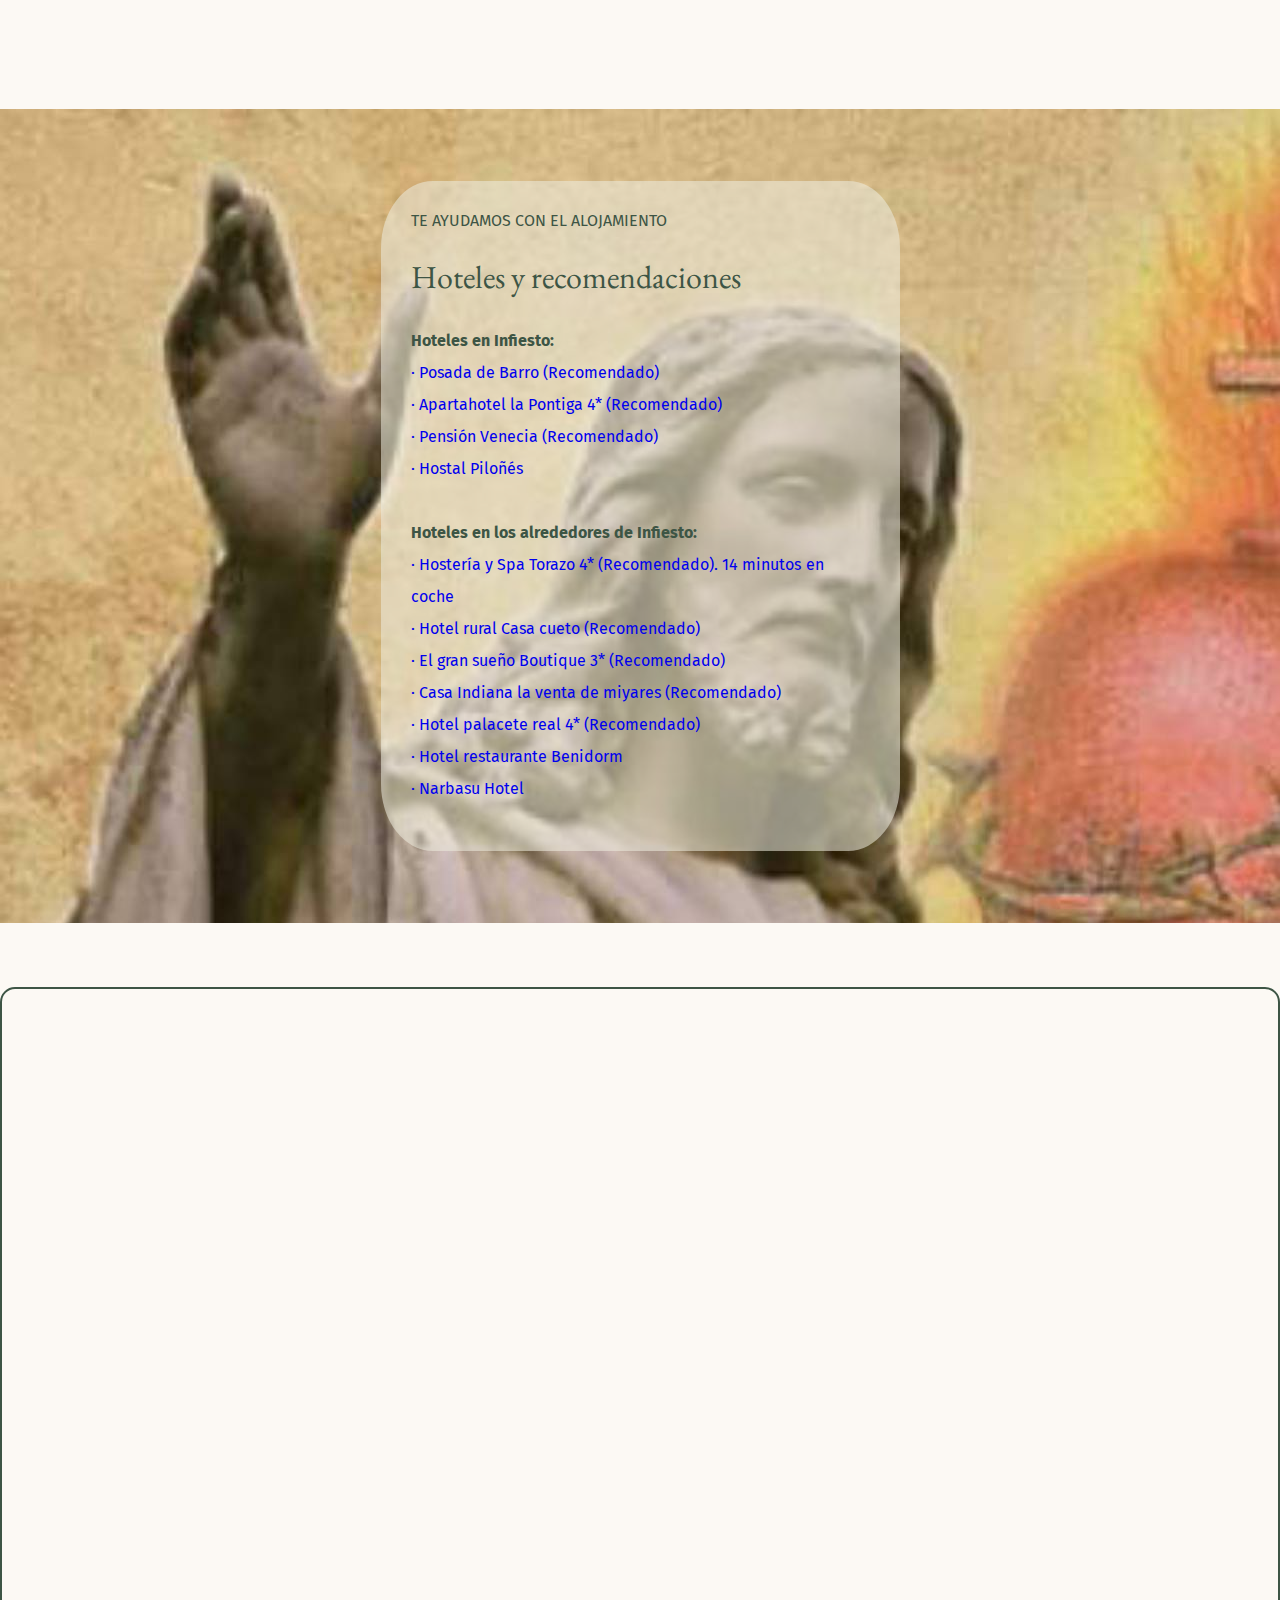
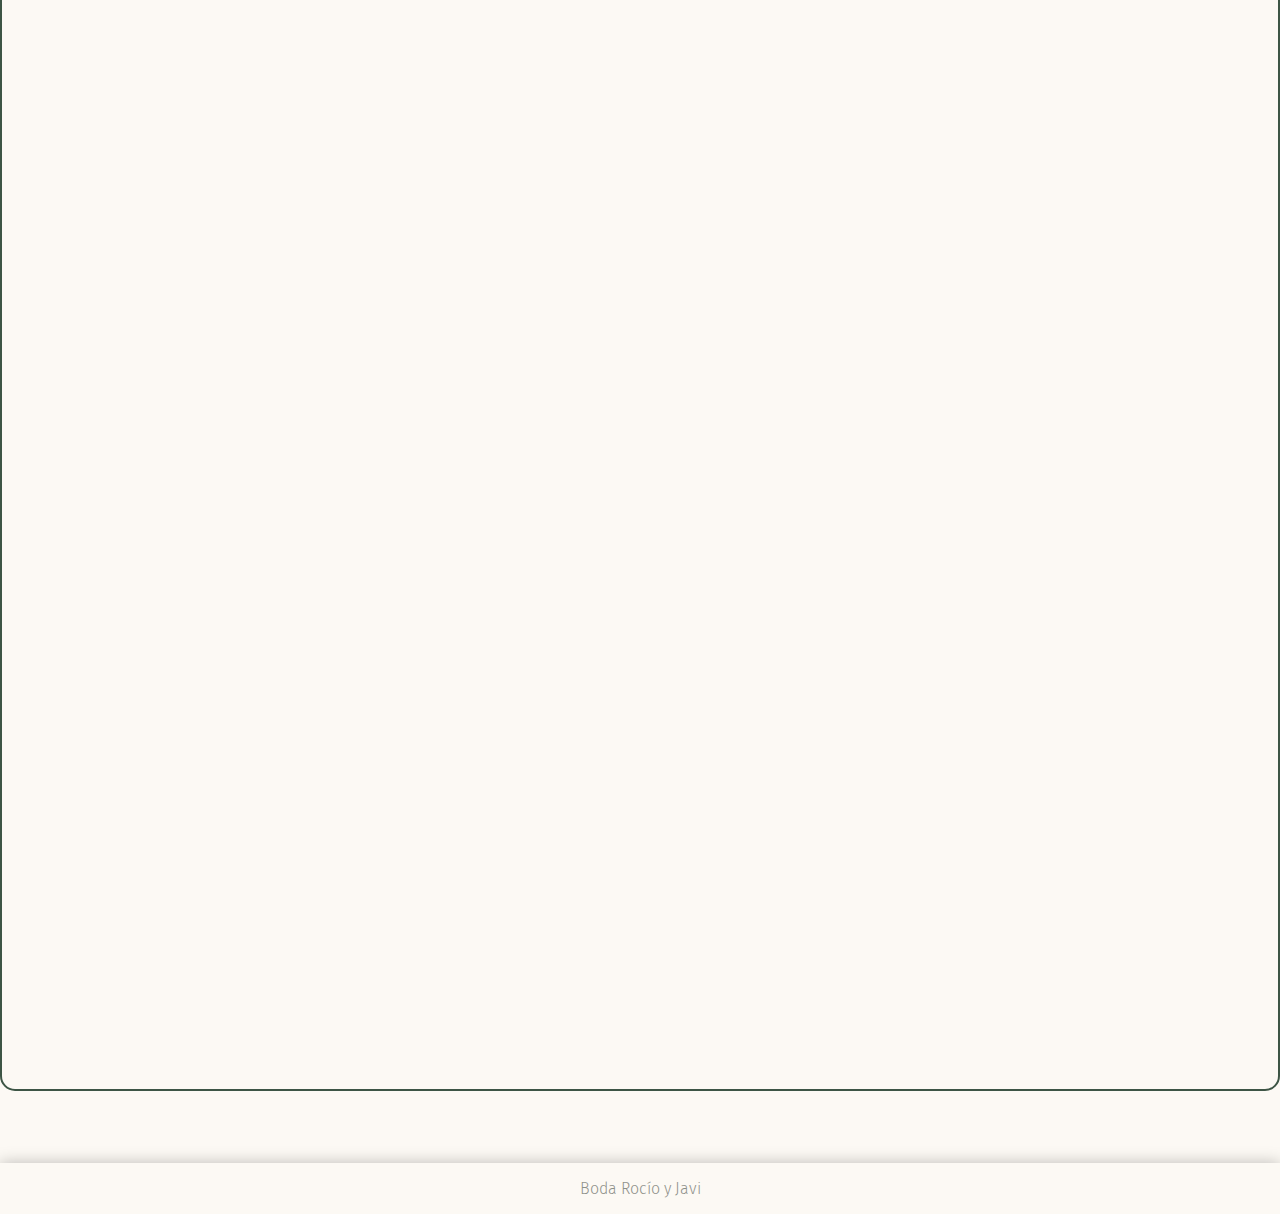
==== commit 73116a96: "Add files via upload" ====
--- a/boda.html
+++ b/boda.html
@@ -229,32 +229,35 @@
                 </div>
                 
                 <div class="o-hotelSection" id="teAyudamos">
-                    <div class="m-infoSectionContent__header">
-                        <span class="a-infoHeader__subtitle">
-                            te ayudamos con el alojamiento
-                        </span>
-                        <h2 class="a-infoHeader__title">
-                            Hoteles y recomendaciones
-                        </h2>
-                    </div>
-                    <div class="m-infoSectionContent__text">
-                        <p>
-                            <b>Hoteles en Infiesto:</b>
-                            <br/><a target="_blank" href="https://www.google.com/maps/place/La+Posada+de+Barro/@43.348213,-5.3661049,17z/data=!3m1!4b1!4m9!3m8!1s0xd363fc5492e9f4b:0xab3b5614380e4297!5m2!4m1!1i2!8m2!3d43.348213!4d-5.36353!16s%2Fg%2F1tj92v8_?entry=ttu">· Posada de Barro (Recomendado) </a>
-                            <br/><a target="_blank" href="https://www.google.com/maps/place/Apartamentos+Tur%C3%ADsticos+La+Pontiga+(3+llaves)/@43.345863,-5.3645933,17z/data=!3m1!4b1!4m6!3m5!1s0xd363fcf7a05c873:0xda0bd8898de547ce!8m2!3d43.345863!4d-5.3620184!16s%2Fg%2F1z44b61__?entry=ttu">· Apartahotel la Pontiga 4* (Recomendado)</a>
-                            <br/><a target="_blank" href="https://www.google.com/maps/place/Caf%C3%A9+Venecia+C+B/@43.3479693,-5.3646554,19z/data=!3m1!4b1!4m6!3m5!1s0xd363fc537a3bc0b:0xa8f64dca8cc5e32f!8m2!3d43.3479693!4d-5.3640117!16s%2Fg%2F1q5bnsqj2?entry=ttu">· Pensión Venecia (Recomendado)</a>
-                            <br/><a target="_blank" href="https://www.google.com/maps/place/Hotel+Pilo%C3%B1es/@43.3485279,-5.3645318,19z/data=!3m1!4b1!4m11!3m10!1s0xd363fdace59485b:0xec03cd9d156e0b33!5m4!1s2023-10-16!2i2!4m1!1i2!8m2!3d43.3485279!4d-5.3638881!16s%2Fg%2F1tj97pzz?entry=ttu">· Hostal Piloñés</a><br/>
-
-                            <br/><b>Hoteles en los alrededores de Infiesto:</b>
-                            <br/><a target="_blank" href="https://www.google.com/maps/place/Hoster%C3%ADa+de+Torazo/@43.4165298,-5.5695936,12z/data=!4m11!3m10!1s0xd366b26273810ef:0xf19453ae1d075746!5m4!1s2023-10-16!2i2!4m1!1i2!8m2!3d43.394352!4d-5.403546!16s%2Fg%2F1tfx65m2?entry=ttu">· Hostería y Spa Torazo 4* (Recomendado). 14 minutos en coche</a>
-                            <br/><a target="_blank" href="https://www.google.com/maps/place/HOTEL+RURAL+CASA+CUETO/@43.3146636,-5.4603109,12.51z/data=!4m11!3m10!1s0xd36408dfa69f651:0x2f2708750d129bdf!5m4!1s2023-10-16!2i2!4m1!1i2!8m2!3d43.3129653!4d-5.4056277!16s%2Fg%2F11b6d087gv?entry=ttu">· Hotel rural Casa cueto (Recomendado)</a>
-                            <br/><a target="_blank" href="https://www.google.com/maps/place/El+gran+sue%C3%B1o/@43.3814775,-5.353872,17z/data=!3m1!4b1!4m11!3m10!1s0xd3615a093cba6cd:0x6e3664c0f035958d!5m4!1s2023-10-16!2i2!4m1!1i2!8m2!3d43.3814775!4d-5.3512971!16s%2Fg%2F11b5qntzw6?entry=ttu">· El gran sueño Boutique 3* (Recomendado)</a>
-                            <br/><a target="_blank" href="https://www.google.com/maps/place/La+Venta+de+Miyares+-+Casa+de+Indianos/@43.3779291,-5.3039497,14.72z/data=!4m11!3m10!1s0xd361747a7839c45:0x8624fe2f4ea013fe!5m4!1s2023-10-16!2i2!4m1!1i2!8m2!3d43.3784594!4d-5.2990815!16s%2Fg%2F11l9_08x5r?entry=ttu">· Casa Indiana la venta de miyares (Recomendado)</a>
-                            <br/><a target="_blank" href="https://www.google.com/maps/place/Hotel+Palacete+Real/@43.3611997,-5.3512021,14.71z/data=!4m11!3m10!1s0xd363dff37133e6f:0x7adbc8891be1004b!5m4!1s2023-10-16!2i2!4m1!1i2!8m2!3d43.3587006!4d-5.3078603!16s%2Fg%2F11b6d4cggr?entry=ttu">· Hotel palacete real 4* (Recomendado)</a>
-                            <br/><a target="_blank" href="https://www.google.com/maps/place/Hotel+Restaurante+Benidorm/@43.3601093,-5.3399141,13.19z/data=!4m11!3m10!1s0xd3617d617c7ddd3:0x21b867f2490338c5!5m4!1s2023-10-16!2i2!4m1!1i2!8m2!3d43.3614294!4d-5.3028423!16s%2Fg%2F1hc57r95t?entry=ttu">· Hotel restaurante Benidorm</a>
-                            <br/><a target="_blank" href="https://www.google.com/maps/place/Narbasu+Restaurante+y+Hotel/@43.3841379,-5.3272444,12.41z/data=!4m11!3m10!1s0xd361743d5ea68b5:0xddaac5ea0cfa50b8!5m4!1s2023-10-16!2i2!4m1!1i2!8m2!3d43.3855569!4d-5.2694308!16s%2Fg%2F11rgyjpfvx?entry=ttu">· Narbasu Hotel</a>
-                        </p>
-                    </div>
+                    <div class="o-hotelSection1">
+                        <div class="m-infoSectionContent__header">
+                            <span class="a-infoHeader__subtitle">
+                                te ayudamos con el alojamiento
+                            </span>
+                            <h2 class="a-infoHeader__title">
+                                Hoteles y recomendaciones
+                            </h2>
+                        </div>
+                        <div class="m-infoSectionContent__text">
+                            <p>
+                                <b>Hoteles en Infiesto:</b>
+                                <br/><a target="_blank" href="https://www.google.com/maps/place/La+Posada+de+Barro/@43.348213,-5.3661049,17z/data=!3m1!4b1!4m9!3m8!1s0xd363fc5492e9f4b:0xab3b5614380e4297!5m2!4m1!1i2!8m2!3d43.348213!4d-5.36353!16s%2Fg%2F1tj92v8_?entry=ttu">· Posada de Barro (Recomendado) </a>
+                                <br/><a target="_blank" href="https://www.google.com/maps/place/Apartamentos+Tur%C3%ADsticos+La+Pontiga+(3+llaves)/@43.345863,-5.3645933,17z/data=!3m1!4b1!4m6!3m5!1s0xd363fcf7a05c873:0xda0bd8898de547ce!8m2!3d43.345863!4d-5.3620184!16s%2Fg%2F1z44b61__?entry=ttu">· Apartahotel la Pontiga 4* (Recomendado)</a>
+                                <br/><a target="_blank" href="https://www.google.com/maps/place/Caf%C3%A9+Venecia+C+B/@43.3479693,-5.3646554,19z/data=!3m1!4b1!4m6!3m5!1s0xd363fc537a3bc0b:0xa8f64dca8cc5e32f!8m2!3d43.3479693!4d-5.3640117!16s%2Fg%2F1q5bnsqj2?entry=ttu">· Pensión Venecia (Recomendado)</a>
+                                <br/><a target="_blank" href="https://www.google.com/maps/place/Hotel+Pilo%C3%B1es/@43.3485279,-5.3645318,19z/data=!3m1!4b1!4m11!3m10!1s0xd363fdace59485b:0xec03cd9d156e0b33!5m4!1s2023-10-16!2i2!4m1!1i2!8m2!3d43.3485279!4d-5.3638881!16s%2Fg%2F1tj97pzz?entry=ttu">· Hostal Piloñés</a><br/>
+    
+                                <br/><b>Hoteles en los alrededores de Infiesto:</b>
+                                <br/><a target="_blank" href="https://www.google.com/maps/place/Hoster%C3%ADa+de+Torazo/@43.4165298,-5.5695936,12z/data=!4m11!3m10!1s0xd366b26273810ef:0xf19453ae1d075746!5m4!1s2023-10-16!2i2!4m1!1i2!8m2!3d43.394352!4d-5.403546!16s%2Fg%2F1tfx65m2?entry=ttu">· Hostería y Spa Torazo 4* (Recomendado). 14 minutos en coche</a>
+                                <br/><a target="_blank" href="https://www.google.com/maps/place/HOTEL+RURAL+CASA+CUETO/@43.3146636,-5.4603109,12.51z/data=!4m11!3m10!1s0xd36408dfa69f651:0x2f2708750d129bdf!5m4!1s2023-10-16!2i2!4m1!1i2!8m2!3d43.3129653!4d-5.4056277!16s%2Fg%2F11b6d087gv?entry=ttu">· Hotel rural Casa cueto (Recomendado)</a>
+                                <br/><a target="_blank" href="https://www.google.com/maps/place/El+gran+sue%C3%B1o/@43.3814775,-5.353872,17z/data=!3m1!4b1!4m11!3m10!1s0xd3615a093cba6cd:0x6e3664c0f035958d!5m4!1s2023-10-16!2i2!4m1!1i2!8m2!3d43.3814775!4d-5.3512971!16s%2Fg%2F11b5qntzw6?entry=ttu">· El gran sueño Boutique 3* (Recomendado)</a>
+                                <br/><a target="_blank" href="https://www.google.com/maps/place/La+Venta+de+Miyares+-+Casa+de+Indianos/@43.3779291,-5.3039497,14.72z/data=!4m11!3m10!1s0xd361747a7839c45:0x8624fe2f4ea013fe!5m4!1s2023-10-16!2i2!4m1!1i2!8m2!3d43.3784594!4d-5.2990815!16s%2Fg%2F11l9_08x5r?entry=ttu">· Casa Indiana la venta de miyares (Recomendado)</a>
+                                <br/><a target="_blank" href="https://www.google.com/maps/place/Hotel+Palacete+Real/@43.3611997,-5.3512021,14.71z/data=!4m11!3m10!1s0xd363dff37133e6f:0x7adbc8891be1004b!5m4!1s2023-10-16!2i2!4m1!1i2!8m2!3d43.3587006!4d-5.3078603!16s%2Fg%2F11b6d4cggr?entry=ttu">· Hotel palacete real 4* (Recomendado)</a>
+                                <br/><a target="_blank" href="https://www.google.com/maps/place/Hotel+Restaurante+Benidorm/@43.3601093,-5.3399141,13.19z/data=!4m11!3m10!1s0xd3617d617c7ddd3:0x21b867f2490338c5!5m4!1s2023-10-16!2i2!4m1!1i2!8m2!3d43.3614294!4d-5.3028423!16s%2Fg%2F1hc57r95t?entry=ttu">· Hotel restaurante Benidorm</a>
+                                <br/><a target="_blank" href="https://www.google.com/maps/place/Narbasu+Restaurante+y+Hotel/@43.3841379,-5.3272444,12.41z/data=!4m11!3m10!1s0xd361743d5ea68b5:0xddaac5ea0cfa50b8!5m4!1s2023-10-16!2i2!4m1!1i2!8m2!3d43.3855569!4d-5.2694308!16s%2Fg%2F11rgyjpfvx?entry=ttu">· Narbasu Hotel</a>
+                            </p>
+                        </div>
+                    </div>
+                    
                 </div>
 
                 <div class="o-formSection" id="confirmarAsistencia">
--- a/css/main.css
+++ b/css/main.css
@@ -224,6 +224,7 @@
     display: flex;
     flex-direction: row;
     gap: 40rem;
+    justify-content: center
 }
 .m-infoSection__layout:nth-child(even){
     flex-direction: row-reverse;
@@ -280,14 +281,19 @@
 .o-hotelSection{
     padding: 72rem 0;
     /* background-color: #ECECE7; */
-    background-image: url("../src/images/Centinela-Covadonga.jpg");
-    background-position: center right;
-    background-repeat: no-repeat;
+    background-image: url("../src/images/sagrado-corazon.jpeg");
+    /* background-position: center right; */
+    /* background-repeat:round; */
     width: 100%;
     display: flex;
     flex-direction: column;
     justify-content: center;
     align-items: center;
+}
+.o-hotelSection1{
+    background-color: rgba(238, 235, 221, 0.56);
+    border-radius: 10%;
+    padding: 30px;
 }
 .o-welcomeSection span{
     color: var(--mainBackground);
@@ -401,6 +407,9 @@
         transform: rotatez(-45deg);
         position: absolute;
     }
+    .o-sectionContainer{
+        padding: 100px 0 0 0;
+    }
 
     .o-heroSection{
         flex-direction: column;
@@ -439,14 +448,18 @@
     .o-hotelSection{
         background-position: top;
     }
-
-}
-
-
-
-
-/* 
-Movil:     background-position: top;
- PC:    background-position: inherit;
-
-*/+    .o-hotelSection1{
+        width: 100%;
+        background-color: rgba(238, 235, 221, 0.56);
+        border-radius:0;
+        padding: 30px;
+    }
+ 
+
+
+
+
+}
+
+
+
